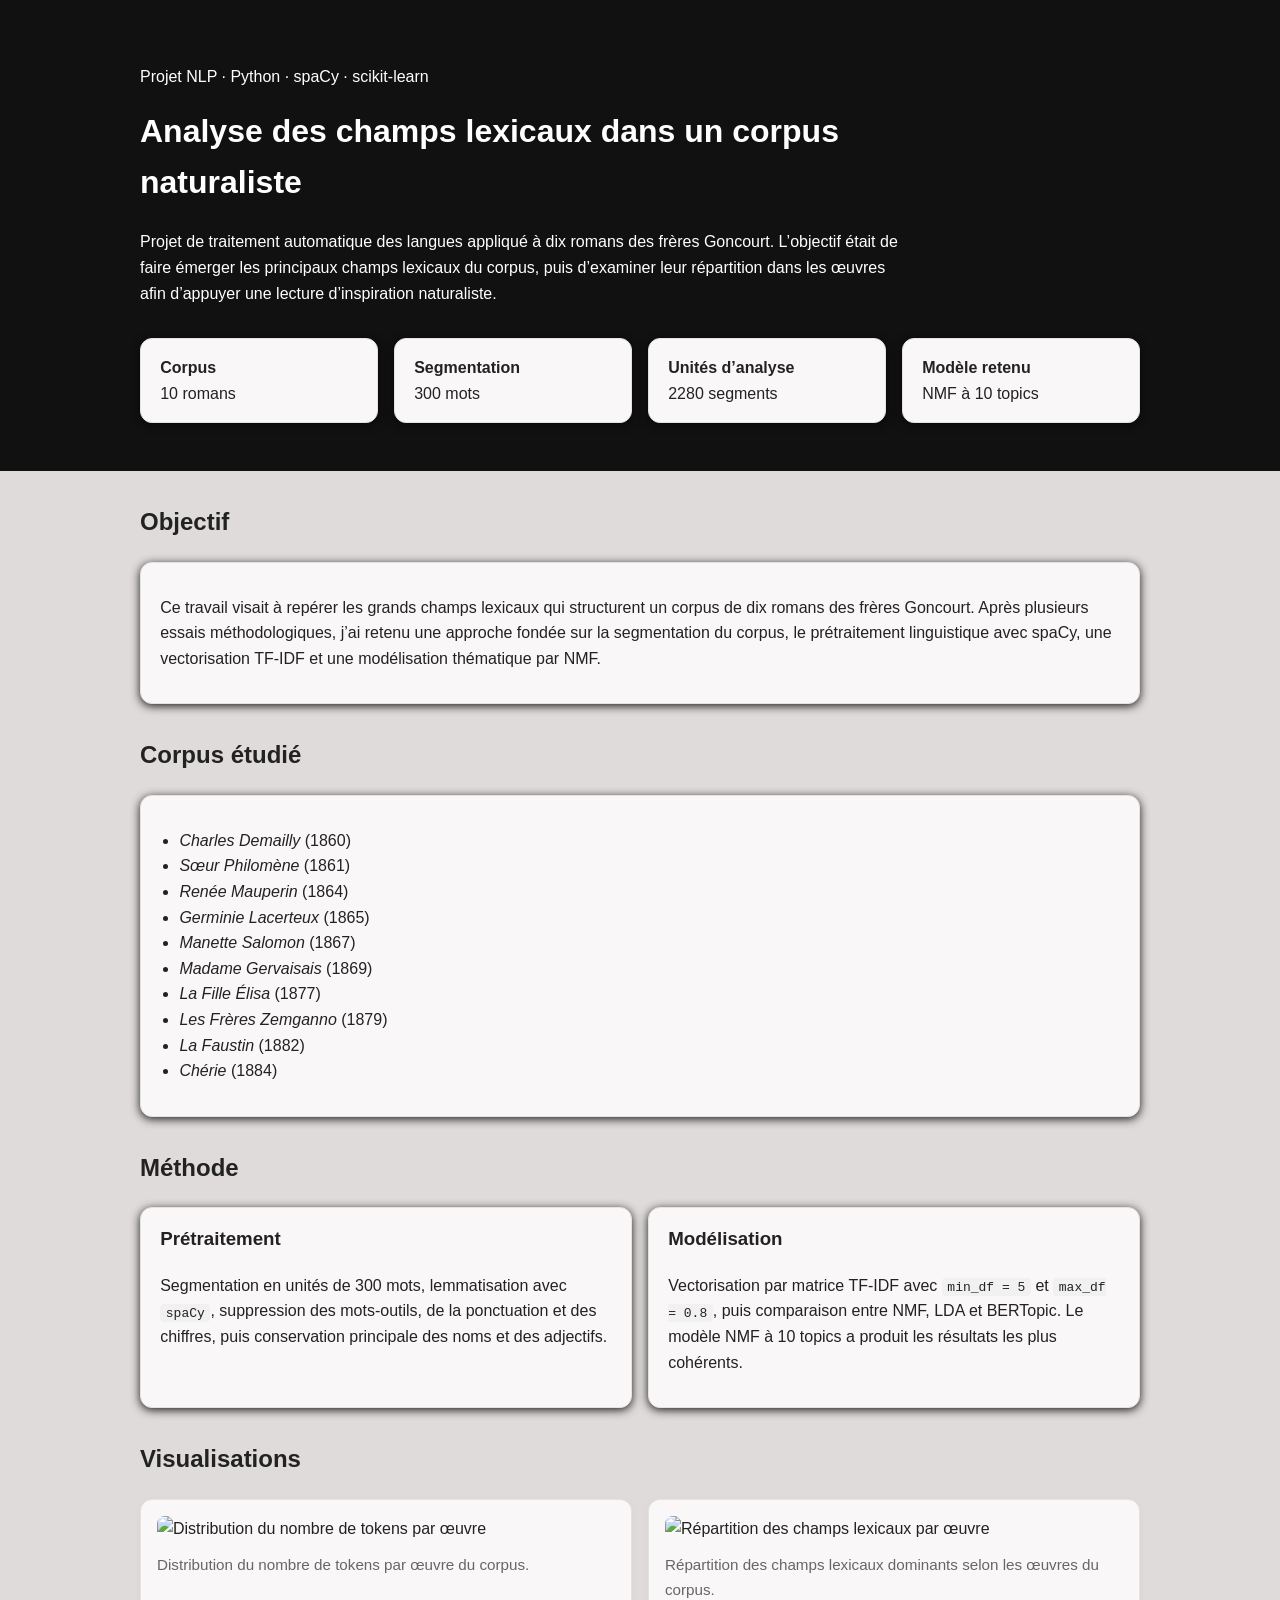
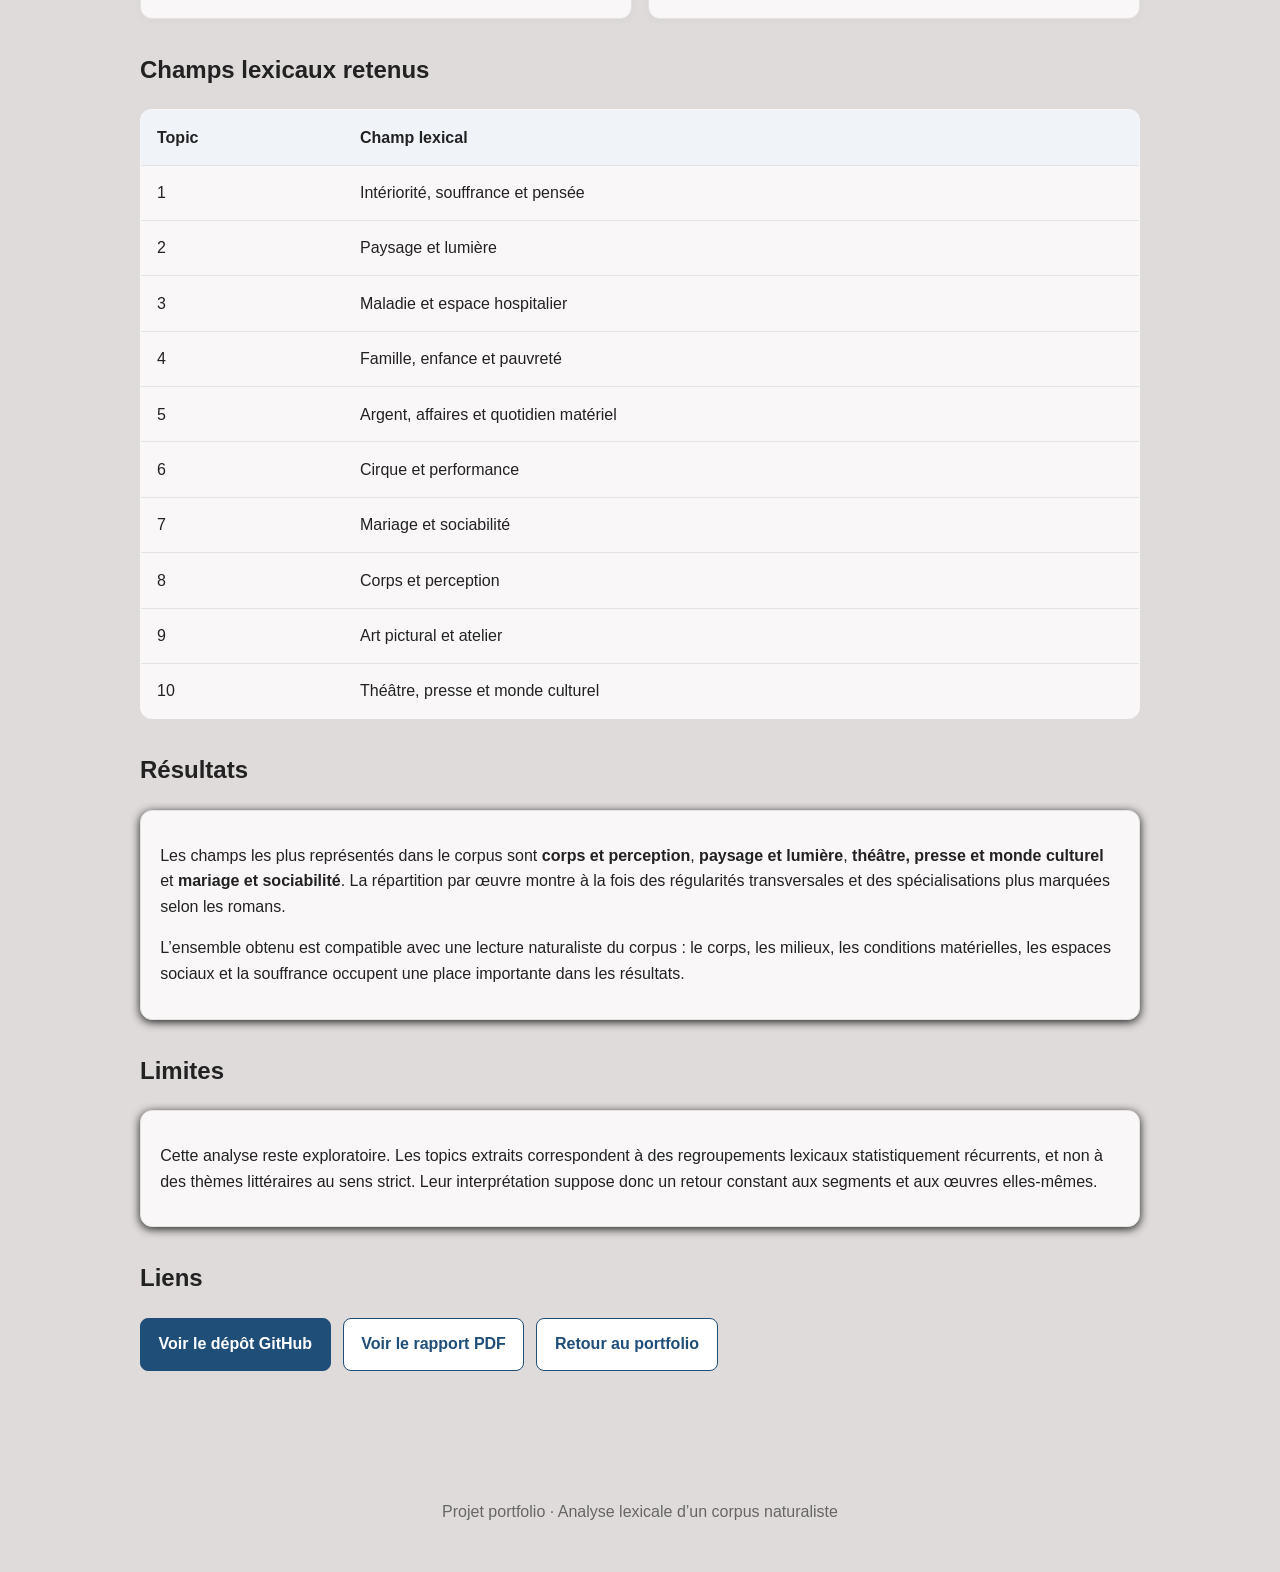
==== Projet/Analyse des champs lexicaux dans un corpus naturaliste/index.html @ 19c892b6 "ajout du projet champs lexical" ====
<!DOCTYPE html>
<html lang="fr">
<head>
  <meta charset="UTF-8" />
  <meta name="viewport" content="width=device-width, initial-scale=1.0" />
  <title>Analyse des champs lexicaux dans un corpus naturaliste</title>
  <link rel="stylesheet" href="style_Goncourt.css">
</head>
<body>
  <header>
    <div class="container">
      <div class="intro">
        <p>Projet NLP · Python · spaCy · scikit-learn</p>
        <h1>Analyse des champs lexicaux dans un corpus naturaliste</h1>
        <p>
          Projet de traitement automatique des langues appliqué à dix romans des frères Goncourt.
          L’objectif était de faire émerger les principaux champs lexicaux du corpus, puis d’examiner
          leur répartition dans les œuvres afin d’appuyer une lecture d’inspiration naturaliste.
        </p>
      </div>
      <div class="meta">
        <div class="meta-card"><strong>Corpus</strong><br />10 romans</div>
        <div class="meta-card"><strong>Segmentation</strong><br />300 mots</div>
        <div class="meta-card"><strong>Unités d’analyse</strong><br />2280 segments</div>
        <div class="meta-card"><strong>Modèle retenu</strong><br />NMF à 10 topics</div>
      </div>
    </div>
  </header>

  <main>
    <div class="container">
      <section>
        <h2>Objectif</h2>
        <div class="card">
          <p>
            Ce travail visait à repérer les grands champs lexicaux qui structurent un corpus de dix romans
            des frères Goncourt. Après plusieurs essais méthodologiques, j’ai retenu une approche fondée sur
            la segmentation du corpus, le prétraitement linguistique avec spaCy, une vectorisation TF-IDF et
            une modélisation thématique par NMF.
          </p>
        </div>
      </section>

      <section>
        <h2>Corpus étudié</h2>
        <div class="card">
          <ul>
            <li><em>Charles Demailly</em> (1860)</li>
            <li><em>Sœur Philomène</em> (1861)</li>
            <li><em>Renée Mauperin</em> (1864)</li>
            <li><em>Germinie Lacerteux</em> (1865)</li>
            <li><em>Manette Salomon</em> (1867)</li>
            <li><em>Madame Gervaisais</em> (1869)</li>
            <li><em>La Fille Élisa</em> (1877)</li>
            <li><em>Les Frères Zemganno</em> (1879)</li>
            <li><em>La Faustin</em> (1882)</li>
            <li><em>Chérie</em> (1884)</li>
          </ul>
        </div>
      </section>

      <section>
        <h2>Méthode</h2>
        <div class="grid">
          <div class="card">
            <h3>Prétraitement</h3>
            <p>
              Segmentation en unités de 300 mots, lemmatisation avec <code>spaCy</code>, suppression des mots-outils,
              de la ponctuation et des chiffres, puis conservation principale des noms et des adjectifs.
            </p>
          </div>
          <div class="card">
            <h3>Modélisation</h3>
            <p>
              Vectorisation par matrice TF-IDF avec <code>min_df = 5</code> et <code>max_df = 0.8</code>, puis comparaison
              entre NMF, LDA et BERTopic. Le modèle NMF à 10 topics a produit les résultats les plus cohérents.
            </p>
          </div>
        </div>
      </section>

      <section>
        <h2>Visualisations</h2>
        <div class="grid">
          <figure>
            <img src="images/tokens_par_textes.png" alt="Distribution du nombre de tokens par œuvre" />
            <figcaption>Distribution du nombre de tokens par œuvre du corpus.</figcaption>
          </figure>
          <figure>
            <img src="images/champs_lexicaux_par_textes.png" alt="Répartition des champs lexicaux par œuvre" />
            <figcaption>Répartition des champs lexicaux dominants selon les œuvres du corpus.</figcaption>
          </figure>
        </div>
      </section>

      <section>
        <h2>Champs lexicaux retenus</h2>
        <table class="themes-table">
          <thead>
            <tr>
              <th>Topic</th>
              <th>Champ lexical</th>
            </tr>
          </thead>
          <tbody>
            <tr><td>1</td><td>Intériorité, souffrance et pensée</td></tr>
            <tr><td>2</td><td>Paysage et lumière</td></tr>
            <tr><td>3</td><td>Maladie et espace hospitalier</td></tr>
            <tr><td>4</td><td>Famille, enfance et pauvreté</td></tr>
            <tr><td>5</td><td>Argent, affaires et quotidien matériel</td></tr>
            <tr><td>6</td><td>Cirque et performance</td></tr>
            <tr><td>7</td><td>Mariage et sociabilité</td></tr>
            <tr><td>8</td><td>Corps et perception</td></tr>
            <tr><td>9</td><td>Art pictural et atelier</td></tr>
            <tr><td>10</td><td>Théâtre, presse et monde culturel</td></tr>
          </tbody>
        </table>
      </section>

      <section>
        <h2>Résultats</h2>
        <div class="card">
          <p>
            Les champs les plus représentés dans le corpus sont <strong>corps et perception</strong>,
            <strong>paysage et lumière</strong>, <strong>théâtre, presse et monde culturel</strong> et
            <strong>mariage et sociabilité</strong>. La répartition par œuvre montre à la fois des régularités
            transversales et des spécialisations plus marquées selon les romans.
          </p>
          <p>
            L’ensemble obtenu est compatible avec une lecture naturaliste du corpus : le corps, les milieux,
            les conditions matérielles, les espaces sociaux et la souffrance occupent une place importante dans
            les résultats.
          </p>
        </div>
      </section>

      <section>
        <h2>Limites</h2>
        <div class="card">
          <p>
            Cette analyse reste exploratoire. Les topics extraits correspondent à des regroupements lexicaux
            statistiquement récurrents, et non à des thèmes littéraires au sens strict. Leur interprétation
            suppose donc un retour constant aux segments et aux œuvres elles-mêmes.
          </p>
        </div>
      </section>

      <section>
        <h2>Liens</h2>
        <div class="buttons">
          <a class="button" href="https://github.com/NagromLeBG/NLP-Naturalist-Corpus" target="_blank" rel="noreferrer">Voir le dépôt GitHub</a>
          <a class="button secondary" href="/Users/morganr/Desktop/portfolio/Projet/Analyse des champs lexicaux dans un corpus naturaliste/Champs_lexicaux_Goncourt.pdf" target="_blank" rel="noreferrer">Voir le rapport PDF</a>
          <a class="button secondary" href="../../index.html">Retour au portfolio</a>
        </div>
      </section>
    </div>
  </main>

  <footer>
    <div class="container">
      Projet portfolio · Analyse lexicale d’un corpus naturaliste
    </div>
  </footer>
</body>
</html>
---- Projet/Analyse des champs lexicaux dans un corpus naturaliste/style_Goncourt.css ----
:root {
      --bg: #e0dbdb;
      --card: #f9f7f7;
      --text: #222222;
      --muted: #666666;
      --accent: #1f4e79;
      --border: #e3e3e3;
    }

    * {
      box-sizing: border-box;
    }

    body {
      margin: 0;
      font-family: Arial, Helvetica, sans-serif;
      line-height: 1.6;
      color: var(--text);
      background: var(--bg);
    }

    header {
      background: #111111;
      color: white;
      padding: 3rem 1.5rem;
    }

    .container {
      max-width: 1000px;
      margin: 0 auto;
    }

    h1, h2, h3 {
      margin-top: 0;
    }

    .intro {
      max-width: 760px;
    }

    .meta {
      display: grid;
      grid-template-columns: repeat(auto-fit, minmax(180px, 1fr));
      gap: 1rem;
      margin-top: 2rem;
    }

    .meta-card {
      background: var(--card);
      border: 1px solid var(--border);
      border-radius: 12px;
      padding: 1rem 1.2rem;
      box-shadow: 0 2px 10px rgb(9, 9, 9);
      color: var(--text);
    }
    .card {
      background: var(--card);
      border: 1px solid var(--border);
      border-radius: 12px;
      padding: 1rem 1.2rem;
      box-shadow: 0 2px 10px rgb(26, 25, 25);
    }

    main {
      padding: 2rem 1.5rem 4rem;
    }

    section {
      margin-bottom: 2rem;
    }

    .grid {
      display: grid;
      grid-template-columns: repeat(auto-fit, minmax(280px, 1fr));
      gap: 1rem;
    }

    .themes-table {
      width: 100%;
      border-collapse: collapse;
      background: var(--card);
      border-radius: 12px;
      overflow: hidden;
      border: 1px solid var(--border);
    }

    .themes-table th,
    .themes-table td {
      padding: 0.9rem 1rem;
      text-align: left;
      border-bottom: 1px solid var(--border);
    }

    .themes-table th {
      background: #f0f4f8;
    }

    .themes-table tr:last-child td {
      border-bottom: none;
    }

    figure {
      margin: 0;
      background: var(--card);
      border: 1px solid var(--border);
      border-radius: 12px;
      padding: 1rem;
      box-shadow: 0 2px 10px rgba(0, 0, 0, 0.03);
    }

    figure img {
      width: 100%;
      height: auto;
      border-radius: 8px;
      display: block;
    }

    figcaption {
      margin-top: 0.75rem;
      color: var(--muted);
      font-size: 0.95rem;
    }

    .buttons {
      display: flex;
      flex-wrap: wrap;
      gap: 0.75rem;
      margin-top: 1.25rem;
    }

    .button {
      display: inline-block;
      padding: 0.8rem 1.1rem;
      border-radius: 8px;
      text-decoration: none;
      border: 1px solid var(--accent);
      color: white;
      background: var(--accent);
      font-weight: bold;
    }

    .button.secondary {
      background: white;
      color: var(--accent);
    }

    ul {
      padding-left: 1.2rem;
    }

    footer {
      padding: 2rem 1.5rem 3rem;
      color: var(--muted);
      text-align: center;
    }

    code {
      background: #f1f1f1;
      padding: 0.1rem 0.35rem;
      border-radius: 4px;
    }
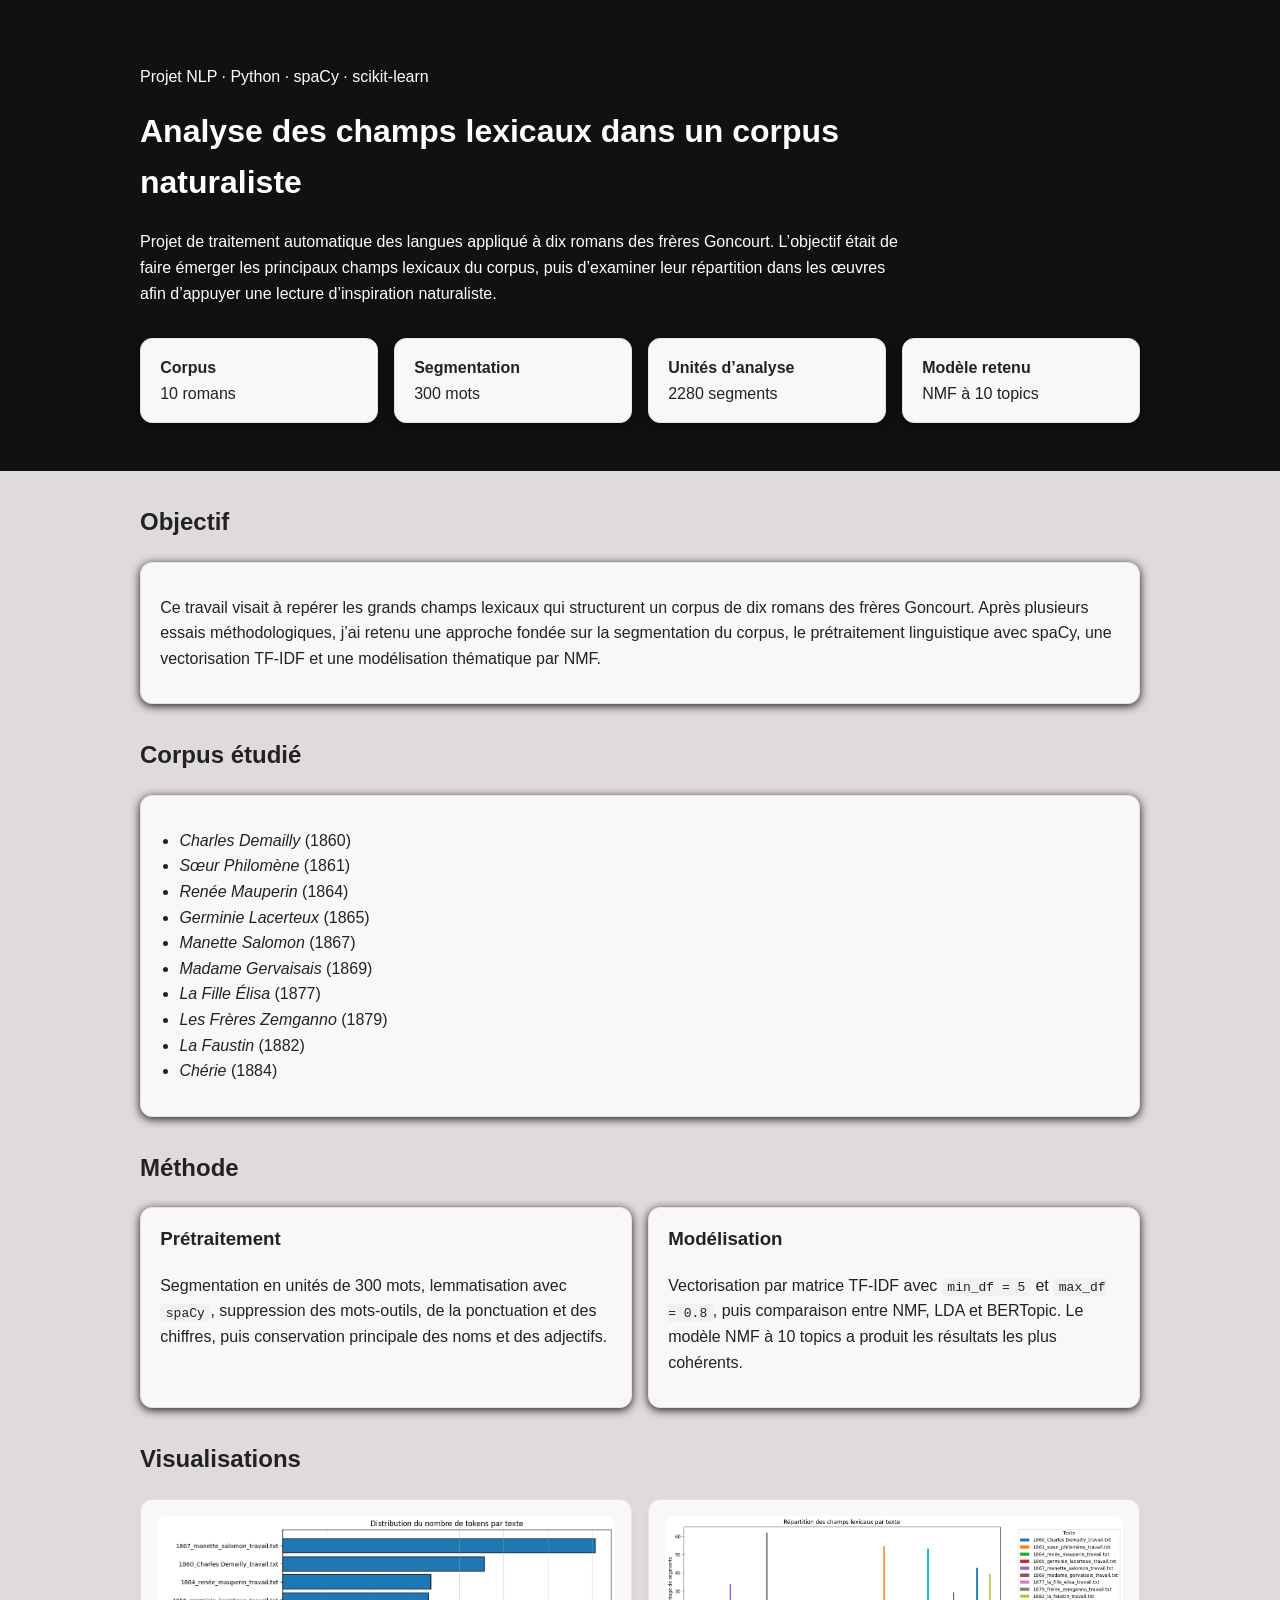
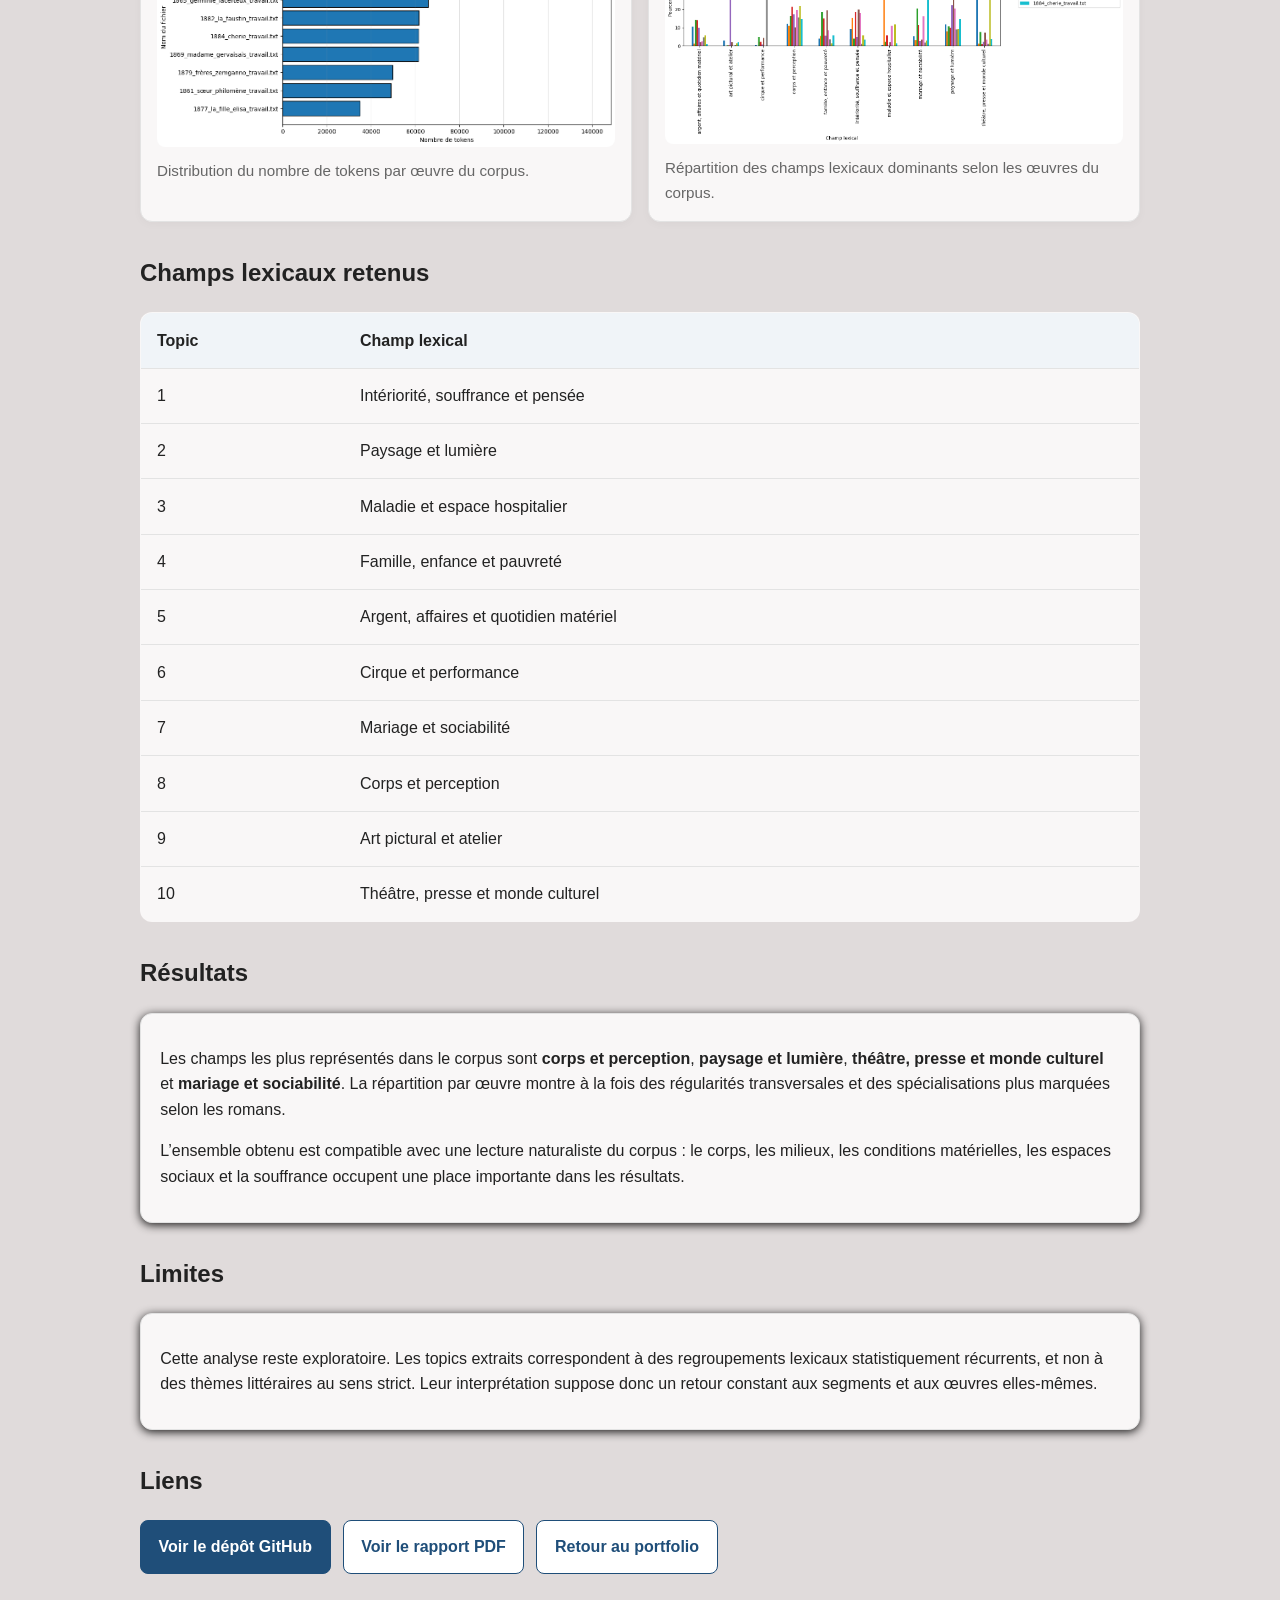
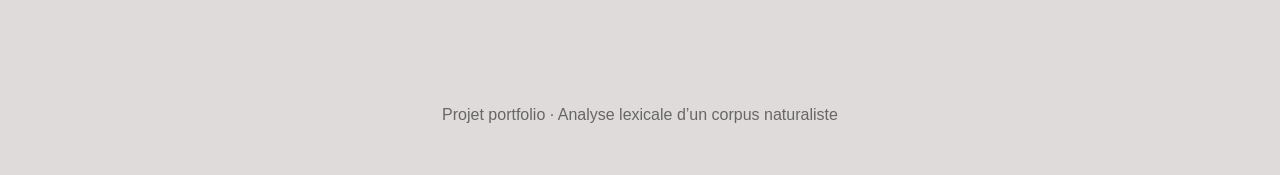
==== commit 9c732821: "modification de fichier html ainsi que css" ====
--- a/Projet/Analyse des champs lexicaux dans un corpus naturaliste/index.html
+++ b/Projet/Analyse des champs lexicaux dans un corpus naturaliste/index.html
@@ -148,7 +148,7 @@
       <section>
         <h2>Liens</h2>
         <div class="buttons">
-          <a class="button" href="https://github.com/NagromLeBG/NLP-Naturalist-Corpus" target="_blank" rel="noreferrer">Voir le dépôt GitHub</a>
+          <a class="button" href="https://github.com/NagromLeBG/Champs_lexicaux_N-A" target="_blank" rel="noreferrer">Voir le dépôt GitHub</a>
           <a class="button secondary" href="/Users/morganr/Desktop/portfolio/Projet/Analyse des champs lexicaux dans un corpus naturaliste/Champs_lexicaux_Goncourt.pdf" target="_blank" rel="noreferrer">Voir le rapport PDF</a>
           <a class="button secondary" href="../../index.html">Retour au portfolio</a>
         </div>
